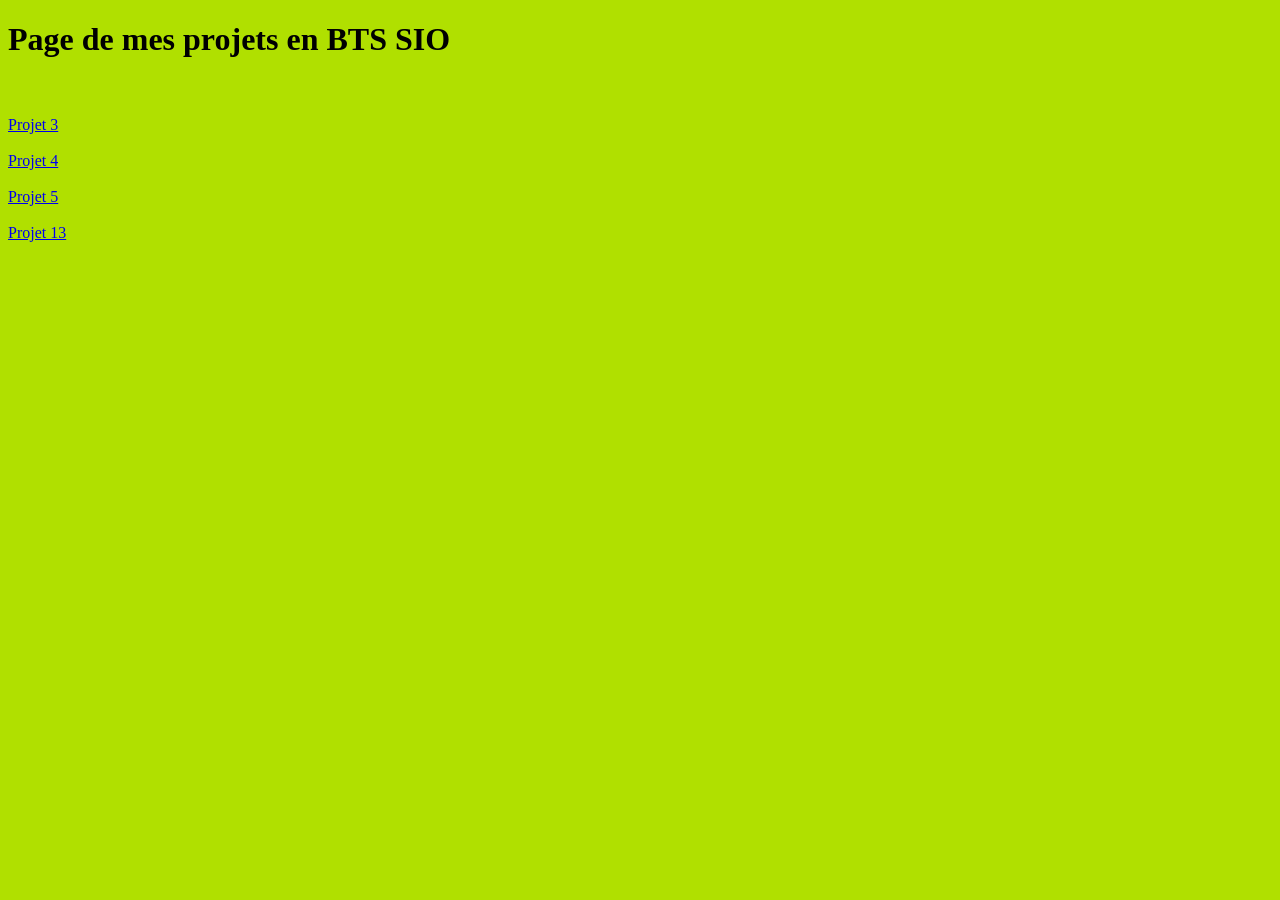
==== index.html @ a1a9bae1 "Add link to Projet 13 in index.html Added a new link to 'Projet 13' in the project page." ====
<!DOCTYPE html>
<html>
<head>
	<meta charset="utf-8">
	<meta name="viewport" content="width=device-width, initial-scale=1">
	<title>Page des projets</title>
</head>
<body bgcolor="bluesky">
	<h1>Page de mes projets en BTS SIO</h1>
	<br>
	<br>
	<a href="frame.html">Projet 3</a>
	<br>
	<br>
	<a href="tp_administration.pdf">Projet 4</a>
	<br>
	<br>
	<a href="inscrption.html">Projet 5 </a>
	<br>
	<br>
	<a href="projet13.pdf">Projet 13 </a>

</body>
</html>
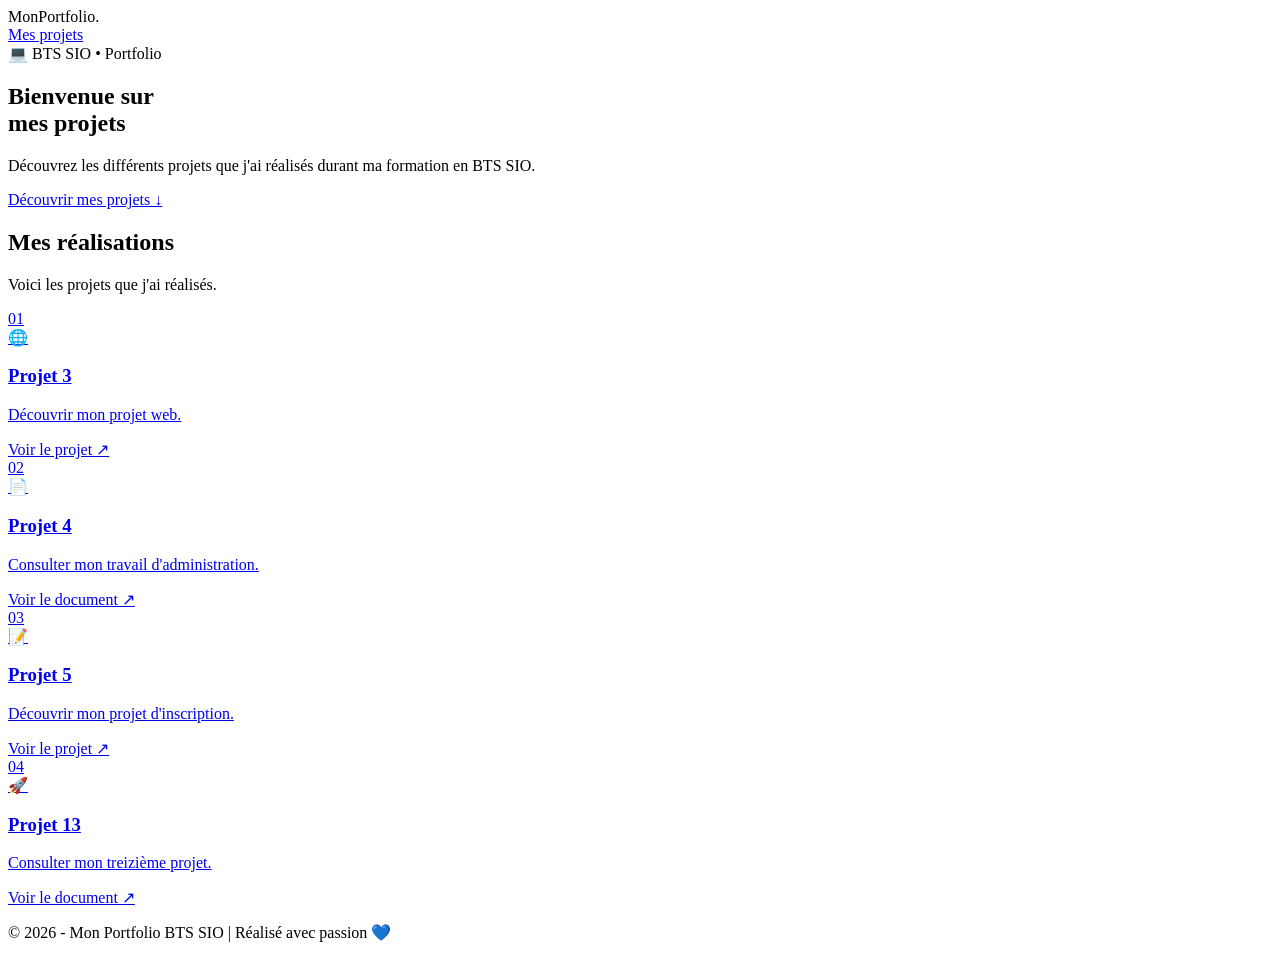
==== commit 34a797ed: "Update index.html" ====
--- a/index.html
+++ b/index.html
@@ -1,24 +1,83 @@
+
 <!DOCTYPE html>
-<html>
+<html lang="fr">
 <head>
-	<meta charset="utf-8">
-	<meta name="viewport" content="width=device-width, initial-scale=1">
-	<title>Page des projets</title>
+    <meta charset="UTF-8">
+    <meta name="viewport" content="width=device-width, initial-scale=1.0">
+    <title>Mes projets - BTS SIO</title>
+    <link rel="stylesheet" href="style.css">
 </head>
-<body bgcolor="bluesky">
-	<h1>Page de mes projets en BTS SIO</h1>
-	<br>
-	<br>
-	<a href="frame.html">Projet 3</a>
-	<br>
-	<br>
-	<a href="tp_administration.pdf">Projet 4</a>
-	<br>
-	<br>
-	<a href="inscrption.html">Projet 5 </a>
-	<br>
-	<br>
-	<a href="projet13.pdf">Projet 13 </a>
+
+<body>
+
+    <header>
+        <nav class="navbar">
+            <div class="logo">Mon<span>Portfolio.</span></div>
+            <a href="#projets" class="nav-link">Mes projets</a>
+        </nav>
+    </header>
+
+    <main>
+        <section class="hero">
+            <span class="tag">💻 BTS SIO • Portfolio</span>
+
+            <h1>Bienvenue sur<br>
+                <span>mes projets</span>
+            </h1>
+
+            <p>
+                Découvrez les différents projets que j'ai réalisés
+                durant ma formation en BTS SIO.
+            </p>
+
+            <a href="#projets" class="btn">Découvrir mes projets ↓</a>
+        </section>
+
+        <section class="projects" id="projets">
+            <h2>Mes réalisations</h2>
+            <p class="subtitle">Voici les projets que j'ai réalisés.</p>
+
+            <div class="project-grid">
+
+                <a href="frame.html" class="project-card">
+                    <div class="project-number">01</div>
+                    <div class="project-icon">🌐</div>
+                    <h3>Projet 3</h3>
+                    <p>Découvrir mon projet web.</p>
+                    <span class="project-link">Voir le projet ↗</span>
+                </a>
+
+                <a href="tp_administration.pdf" target="_blank" class="project-card">
+                    <div class="project-number">02</div>
+                    <div class="project-icon">📄</div>
+                    <h3>Projet 4</h3>
+                    <p>Consulter mon travail d'administration.</p>
+                    <span class="project-link">Voir le document ↗</span>
+                </a>
+
+                <a href="inscrption.html" class="project-card">
+                    <div class="project-number">03</div>
+                    <div class="project-icon">📝</div>
+                    <h3>Projet 5</h3>
+                    <p>Découvrir mon projet d'inscription.</p>
+                    <span class="project-link">Voir le projet ↗</span>
+                </a>
+
+                <a href="projet13.pdf" target="_blank" class="project-card">
+                    <div class="project-number">04</div>
+                    <div class="project-icon">🚀</div>
+                    <h3>Projet 13</h3>
+                    <p>Consulter mon treizième projet.</p>
+                    <span class="project-link">Voir le document ↗</span>
+                </a>
+
+            </div>
+        </section>
+    </main>
+
+    <footer>
+        <p>© 2026 - Mon Portfolio BTS SIO | Réalisé avec passion 💙</p>
+    </footer>
 
 </body>
 </html>
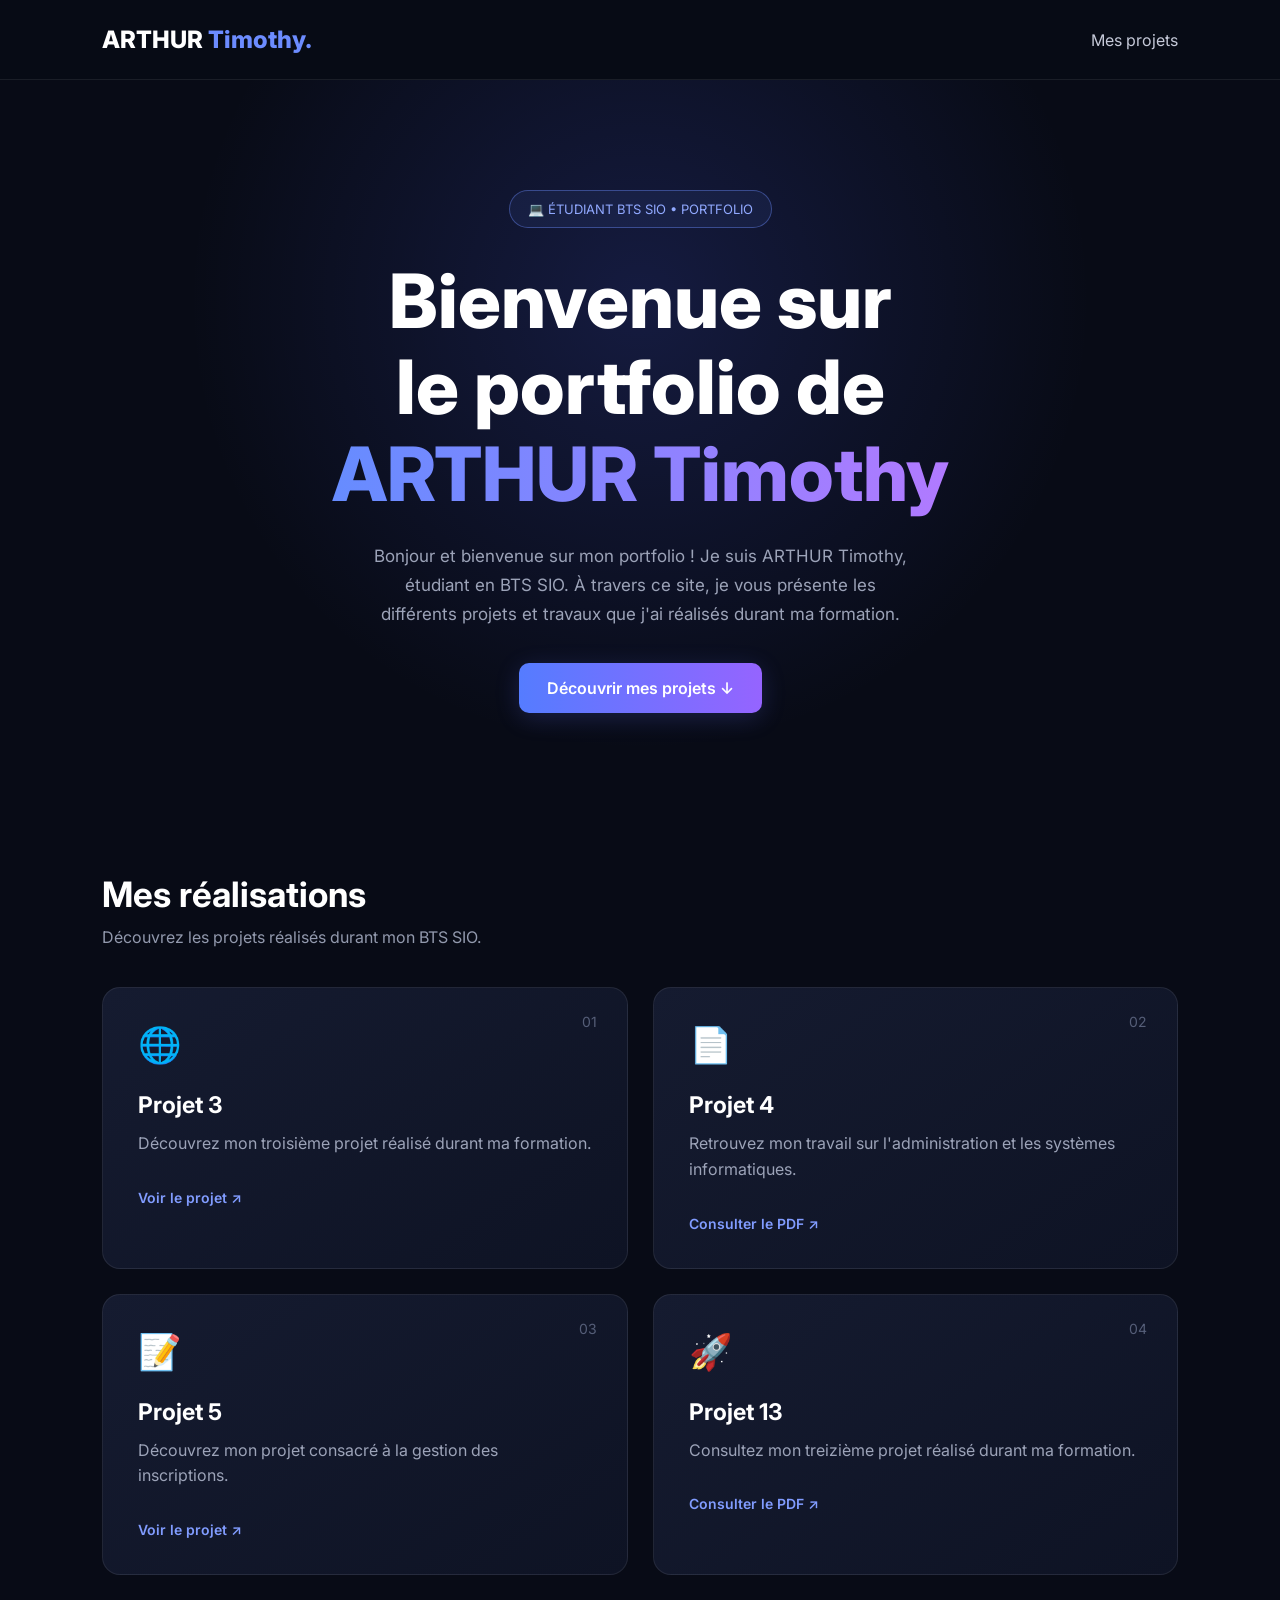
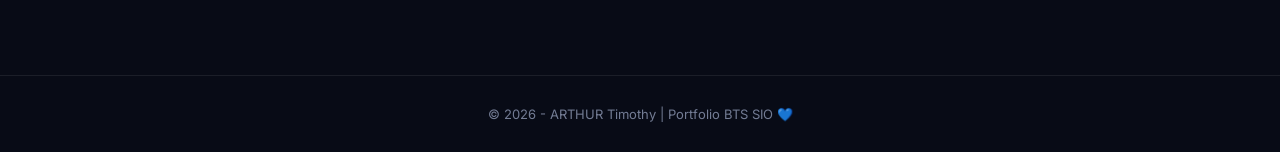
==== commit d6097d63: "Update index.html" ====
--- a/index.html
+++ b/index.html
@@ -1,82 +1,182 @@
 
 <!DOCTYPE html>
 <html lang="fr">
+
 <head>
     <meta charset="UTF-8">
     <meta name="viewport" content="width=device-width, initial-scale=1.0">
-    <title>Mes projets - BTS SIO</title>
+
+    <title>ARTHUR Timothy | Portfolio BTS SIO</title>
+
+    <meta name="description" content="Portfolio de ARTHUR Timothy, étudiant en BTS SIO. Découvrez mes projets et réalisations informatiques.">
+
     <link rel="stylesheet" href="style.css">
 </head>
 
 <body>
 
+    <!-- NAVIGATION -->
     <header>
         <nav class="navbar">
-            <div class="logo">Mon<span>Portfolio.</span></div>
-            <a href="#projets" class="nav-link">Mes projets</a>
+
+            <div class="logo">
+                ARTHUR <span>Timothy.</span>
+            </div>
+
+            <a href="#projets" class="nav-link">
+                Mes projets
+            </a>
+
         </nav>
     </header>
 
+
+    <!-- PRESENTATION -->
     <main>
+
         <section class="hero">
-            <span class="tag">💻 BTS SIO • Portfolio</span>
 
-            <h1>Bienvenue sur<br>
-                <span>mes projets</span>
+            <span class="tag">
+                💻 ÉTUDIANT BTS SIO • PORTFOLIO
+            </span>
+
+            <h1>
+                Bienvenue sur<br>
+                le portfolio de<br>
+                <span>ARTHUR Timothy</span>
             </h1>
 
             <p>
-                Découvrez les différents projets que j'ai réalisés
-                durant ma formation en BTS SIO.
+                Bonjour et bienvenue sur mon portfolio !
+
+                Je suis ARTHUR Timothy, étudiant en BTS SIO.
+                À travers ce site, je vous présente les différents
+                projets et travaux que j'ai réalisés durant ma formation.
             </p>
 
-            <a href="#projets" class="btn">Découvrir mes projets ↓</a>
+            <a href="#projets" class="btn">
+                Découvrir mes projets ↓
+            </a>
+
         </section>
 
+
+        <!-- PROJETS -->
         <section class="projects" id="projets">
+
             <h2>Mes réalisations</h2>
-            <p class="subtitle">Voici les projets que j'ai réalisés.</p>
+
+            <p class="subtitle">
+                Découvrez les projets réalisés durant mon BTS SIO.
+            </p>
+
 
             <div class="project-grid">
 
+
+                <!-- PROJET 3 -->
                 <a href="frame.html" class="project-card">
+
                     <div class="project-number">01</div>
+
                     <div class="project-icon">🌐</div>
+
                     <h3>Projet 3</h3>
-                    <p>Découvrir mon projet web.</p>
-                    <span class="project-link">Voir le projet ↗</span>
+
+                    <p>
+                        Découvrez mon troisième projet réalisé
+                        durant ma formation.
+                    </p>
+
+                    <span class="project-link">
+                        Voir le projet ↗
+                    </span>
+
                 </a>
 
-                <a href="tp_administration.pdf" target="_blank" class="project-card">
+
+                <!-- PROJET 4 -->
+                <a href="tp_administration.pdf"
+                   target="_blank"
+                   class="project-card">
+
                     <div class="project-number">02</div>
+
                     <div class="project-icon">📄</div>
+
                     <h3>Projet 4</h3>
-                    <p>Consulter mon travail d'administration.</p>
-                    <span class="project-link">Voir le document ↗</span>
+
+                    <p>
+                        Retrouvez mon travail sur l'administration
+                        et les systèmes informatiques.
+                    </p>
+
+                    <span class="project-link">
+                        Consulter le PDF ↗
+                    </span>
+
                 </a>
 
+
+                <!-- PROJET 5 -->
                 <a href="inscrption.html" class="project-card">
+
                     <div class="project-number">03</div>
+
                     <div class="project-icon">📝</div>
+
                     <h3>Projet 5</h3>
-                    <p>Découvrir mon projet d'inscription.</p>
-                    <span class="project-link">Voir le projet ↗</span>
+
+                    <p>
+                        Découvrez mon projet consacré
+                        à la gestion des inscriptions.
+                    </p>
+
+                    <span class="project-link">
+                        Voir le projet ↗
+                    </span>
+
                 </a>
 
-                <a href="projet13.pdf" target="_blank" class="project-card">
+
+                <!-- PROJET 13 -->
+                <a href="projet13.pdf"
+                   target="_blank"
+                   class="project-card">
+
                     <div class="project-number">04</div>
+
                     <div class="project-icon">🚀</div>
+
                     <h3>Projet 13</h3>
-                    <p>Consulter mon treizième projet.</p>
-                    <span class="project-link">Voir le document ↗</span>
+
+                    <p>
+                        Consultez mon treizième projet
+                        réalisé durant ma formation.
+                    </p>
+
+                    <span class="project-link">
+                        Consulter le PDF ↗
+                    </span>
+
                 </a>
 
+
             </div>
+
         </section>
+
     </main>
 
+
+    <!-- FOOTER -->
     <footer>
-        <p>© 2026 - Mon Portfolio BTS SIO | Réalisé avec passion 💙</p>
+
+        <p>
+            © 2026 - ARTHUR Timothy
+            | Portfolio BTS SIO 💙
+        </p>
+
     </footer>
 
 </body>
--- a/style.css
+++ b/style.css
@@ -0,0 +1,232 @@
+
+/* IMPORT GOOGLE FONT */
+@import url('https://fonts.googleapis.com/css2?family=Inter:wght@400;500;600;700;800&display=swap');
+
+/* RESET */
+* {
+    margin: 0;
+    padding: 0;
+    box-sizing: border-box;
+    scroll-behavior: smooth;
+}
+
+body {
+    font-family: 'Inter', sans-serif;
+    background: #080b16;
+    color: #ffffff;
+    min-height: 100vh;
+}
+
+/* NAVBAR */
+header {
+    width: 100%;
+    padding: 25px 8%;
+    border-bottom: 1px solid rgba(255,255,255,0.08);
+    background: rgba(8,11,22,0.85);
+}
+
+.navbar {
+    display: flex;
+    justify-content: space-between;
+    align-items: center;
+}
+
+.logo {
+    font-size: 24px;
+    font-weight: 800;
+}
+
+.logo span {
+    color: #6c8cff;
+}
+
+.nav-link {
+    text-decoration: none;
+    color: #c5c9d8;
+    transition: 0.3s;
+}
+
+.nav-link:hover {
+    color: #6c8cff;
+}
+
+/* HERO */
+.hero {
+    text-align: center;
+    padding: 110px 20px 100px;
+    background:
+        radial-gradient(circle at 50% 30%, rgba(80,100,255,0.18), transparent 55%);
+}
+
+.tag {
+    display: inline-block;
+    padding: 10px 18px;
+    border: 1px solid rgba(108,140,255,0.4);
+    border-radius: 30px;
+    color: #91a9ff;
+    background: rgba(108,140,255,0.08);
+    font-size: 13px;
+    margin-bottom: 30px;
+}
+
+.hero h1 {
+    font-size: clamp(42px, 7vw, 75px);
+    font-weight: 800;
+    line-height: 1.15;
+    margin-bottom: 25px;
+}
+
+.hero h1 span {
+    background: linear-gradient(90deg, #668cff, #b17aff);
+    -webkit-background-clip: text;
+    background-clip: text;
+    color: transparent;
+}
+
+.hero p {
+    color: #9ca3b8;
+    font-size: 17px;
+    max-width: 550px;
+    line-height: 1.7;
+    margin: 0 auto 35px;
+}
+
+/* BUTTON */
+.btn {
+    display: inline-block;
+    padding: 15px 28px;
+    background: linear-gradient(90deg, #557cff, #9564ff);
+    color: white;
+    text-decoration: none;
+    border-radius: 10px;
+    font-weight: 600;
+    transition: 0.3s;
+    box-shadow: 0 5px 25px rgba(100,110,255,0.2);
+}
+
+.btn:hover {
+    transform: translateY(-4px);
+    box-shadow: 0 10px 35px rgba(100,110,255,0.4);
+}
+
+/* PROJECTS */
+.projects {
+    padding: 60px 8% 100px;
+    max-width: 1400px;
+    margin: auto;
+}
+
+.projects h2 {
+    font-size: 35px;
+    margin-bottom: 12px;
+}
+
+.subtitle {
+    color: #9299ad;
+    margin-bottom: 40px;
+}
+
+/* GRID */
+.project-grid {
+    display: grid;
+    grid-template-columns: repeat(2, 1fr);
+    gap: 25px;
+}
+
+/* CARDS */
+.project-card {
+    position: relative;
+    display: block;
+    padding: 35px;
+    background: linear-gradient(145deg, #151b30, #0e1324);
+    border: 1px solid rgba(255,255,255,0.08);
+    border-radius: 18px;
+    text-decoration: none;
+    color: white;
+    overflow: hidden;
+    transition: 0.35s ease;
+}
+
+.project-card::before {
+    content: "";
+    position: absolute;
+    top: 0;
+    left: 0;
+    width: 100%;
+    height: 3px;
+    background: linear-gradient(90deg, #557cff, #b17aff);
+    opacity: 0;
+    transition: 0.3s;
+}
+
+.project-card:hover {
+    transform: translateY(-8px);
+    border-color: rgba(108,140,255,0.5);
+    box-shadow: 0 15px 40px rgba(0,0,0,0.3);
+}
+
+.project-card:hover::before {
+    opacity: 1;
+}
+
+.project-number {
+    position: absolute;
+    top: 25px;
+    right: 30px;
+    color: #555e78;
+    font-size: 14px;
+}
+
+.project-icon {
+    font-size: 35px;
+    margin-bottom: 25px;
+}
+
+.project-card h3 {
+    font-size: 23px;
+    margin-bottom: 12px;
+}
+
+.project-card p {
+    color: #9ca3b8;
+    margin-bottom: 30px;
+    line-height: 1.6;
+}
+
+.project-link {
+    color: #819cff;
+    font-weight: 600;
+    font-size: 14px;
+}
+
+/* FOOTER */
+footer {
+    text-align: center;
+    padding: 30px 15px;
+    border-top: 1px solid rgba(255,255,255,0.08);
+    color: #737c94;
+    font-size: 13px;
+}
+
+/* RESPONSIVE */
+@media (max-width: 700px) {
+    .project-grid {
+        grid-template-columns: 1fr;
+    }
+
+    .hero {
+        padding: 80px 20px;
+    }
+
+    .projects {
+        padding: 40px 6% 70px;
+    }
+
+    .projects h2 {
+        font-size: 28px;
+    }
+
+    .project-card {
+        padding: 28px;
+    }
+}
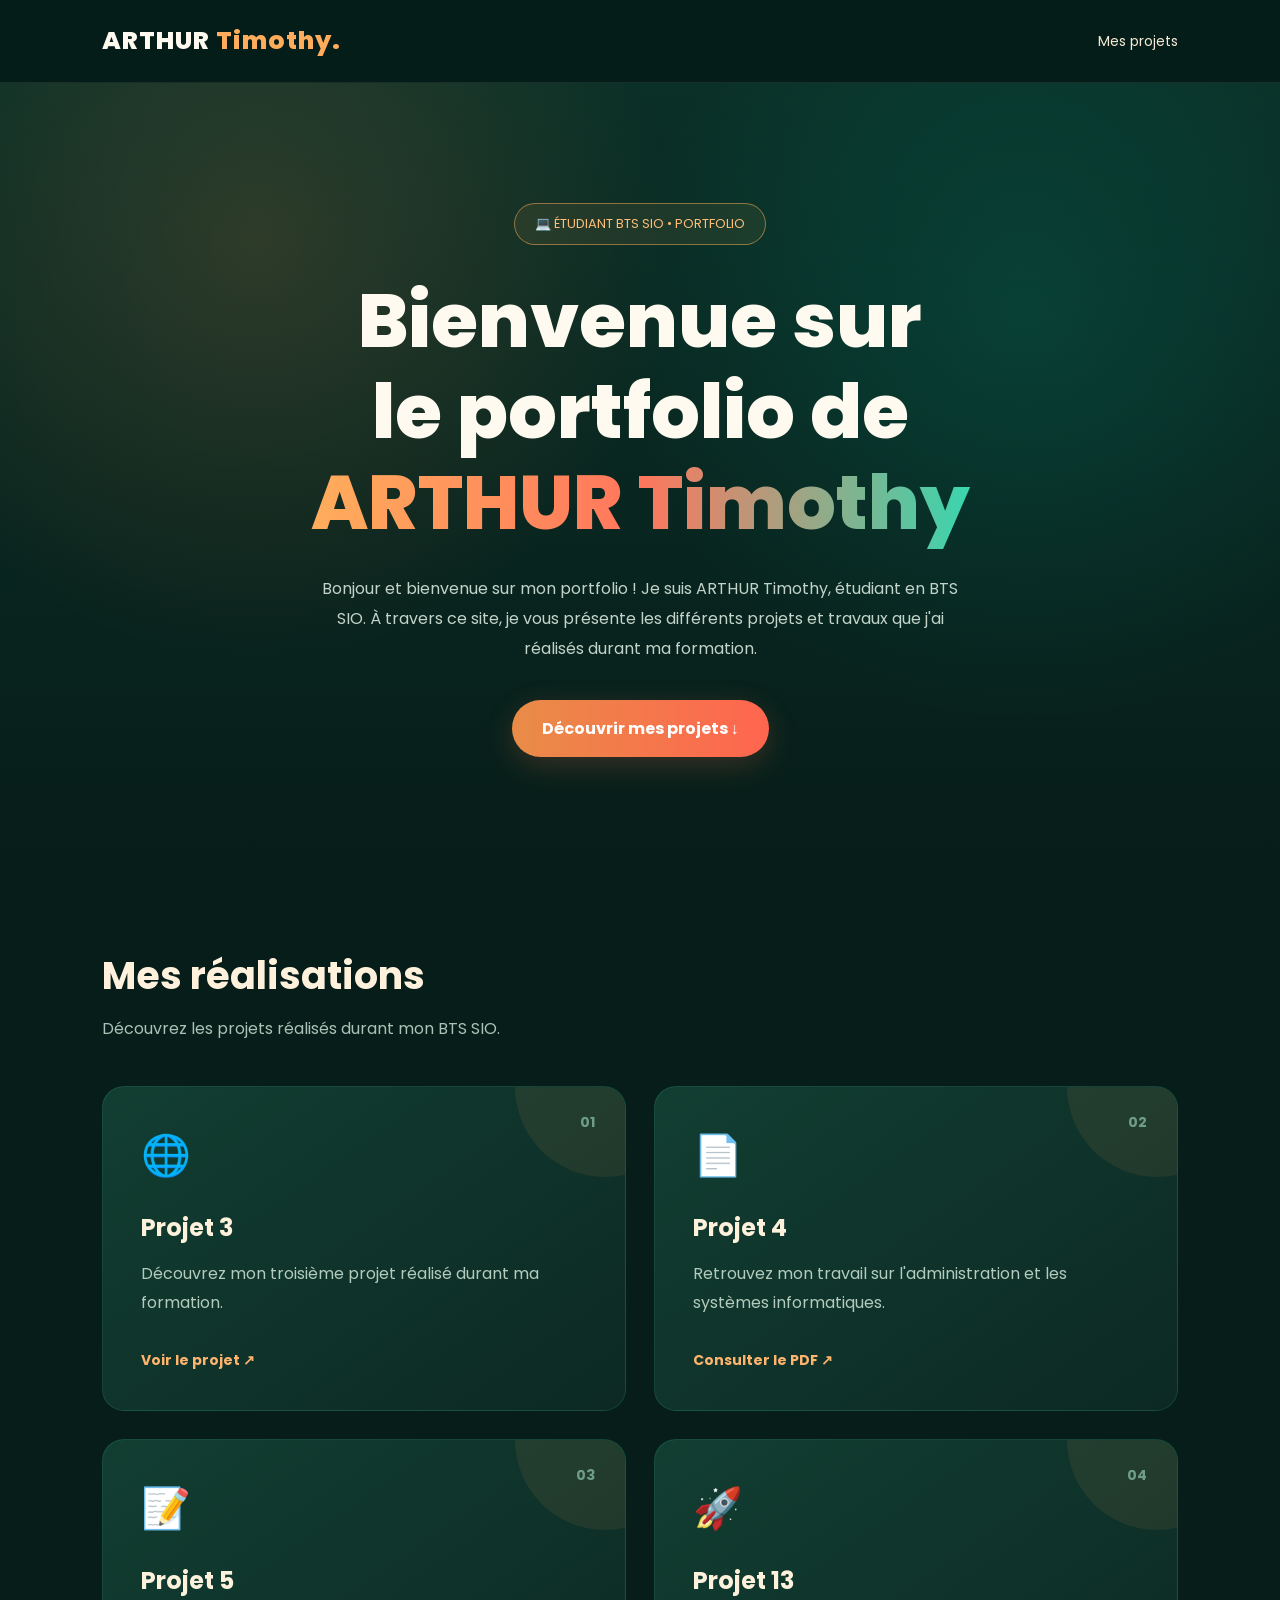
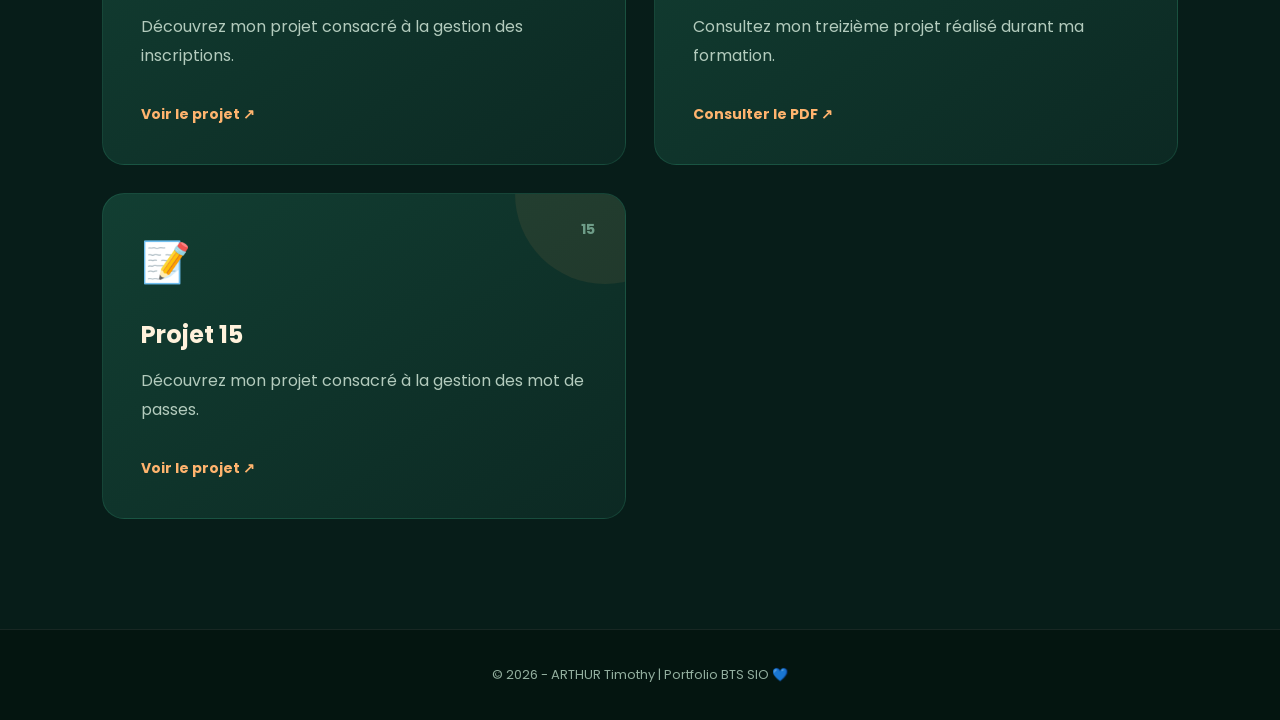
==== commit 011f1a1b: "Update index.html" ====
--- a/index.html
+++ b/index.html
@@ -160,6 +160,28 @@
                     </span>
 
                 </a>
+                </a>
+
+
+                <!-- PROJET 15 -->
+                <a href="projet15.html" class="project-card">
+
+                    <div class="project-number">15</div>
+
+                    <div class="project-icon">📝</div>
+
+                    <h3>Projet 15</h3>
+
+                    <p>
+                        Découvrez mon projet consacré
+                        à la gestion des mot de passes.
+                    </p>
+
+                    <span class="project-link">
+                        Voir le projet ↗
+                    </span>
+
+                </a>
 
 
             </div>
--- a/style.css
+++ b/style.css
@@ -1,8 +1,10 @@
 
-/* IMPORT GOOGLE FONT */
-@import url('https://fonts.googleapis.com/css2?family=Inter:wght@400;500;600;700;800&display=swap');
-
-/* RESET */
+@import url('https://fonts.googleapis.com/css2?family=Poppins:wght@400;500;600;700;800&display=swap');
+
+/* =========================
+   CONFIGURATION GENERALE
+========================= */
+
 * {
     margin: 0;
     padding: 0;
@@ -11,18 +13,25 @@
 }
 
 body {
-    font-family: 'Inter', sans-serif;
-    background: #080b16;
-    color: #ffffff;
+    font-family: 'Poppins', sans-serif;
+    background: #071d19;
+    color: #fffaf0;
     min-height: 100vh;
-}
-
-/* NAVBAR */
+    overflow-x: hidden;
+}
+
+/* =========================
+   NAVIGATION
+========================= */
+
 header {
     width: 100%;
-    padding: 25px 8%;
+    padding: 22px 8%;
+    background: rgba(5, 30, 25, 0.9);
+    backdrop-filter: blur(15px);
     border-bottom: 1px solid rgba(255,255,255,0.08);
-    background: rgba(8,11,22,0.85);
+    position: relative;
+    z-index: 10;
 }
 
 .navbar {
@@ -32,201 +41,304 @@
 }
 
 .logo {
-    font-size: 24px;
+    font-size: 25px;
     font-weight: 800;
+    letter-spacing: 1px;
 }
 
 .logo span {
-    color: #6c8cff;
+    color: #ffad5c;
 }
 
 .nav-link {
+    color: #f5e9d5;
     text-decoration: none;
-    color: #c5c9d8;
+    font-size: 14px;
     transition: 0.3s;
 }
 
 .nav-link:hover {
-    color: #6c8cff;
-}
-
-/* HERO */
+    color: #ffad5c;
+}
+
+/* =========================
+   PRESENTATION HERO
+========================= */
+
 .hero {
     text-align: center;
-    padding: 110px 20px 100px;
+    padding: 120px 20px 110px;
+
     background:
-        radial-gradient(circle at 50% 30%, rgba(80,100,255,0.18), transparent 55%);
+        radial-gradient(circle at 20% 20%, rgba(255,145,70,0.15), transparent 35%),
+        radial-gradient(circle at 80% 30%, rgba(0,190,160,0.15), transparent 35%),
+        linear-gradient(180deg, #0a3027, #071d19);
 }
 
 .tag {
     display: inline-block;
-    padding: 10px 18px;
-    border: 1px solid rgba(108,140,255,0.4);
+    padding: 10px 20px;
+    border: 1px solid rgba(255,173,92,0.5);
     border-radius: 30px;
-    color: #91a9ff;
-    background: rgba(108,140,255,0.08);
+    color: #ffbd78;
+    background: rgba(255,173,92,0.08);
     font-size: 13px;
     margin-bottom: 30px;
 }
 
 .hero h1 {
-    font-size: clamp(42px, 7vw, 75px);
+    font-size: clamp(38px, 7vw, 76px);
     font-weight: 800;
-    line-height: 1.15;
+    line-height: 1.2;
     margin-bottom: 25px;
 }
 
 .hero h1 span {
-    background: linear-gradient(90deg, #668cff, #b17aff);
+    background: linear-gradient(
+        90deg,
+        #ffad5c,
+        #ff765c,
+        #39d6ae
+    );
+
     -webkit-background-clip: text;
     background-clip: text;
     color: transparent;
 }
 
 .hero p {
-    color: #9ca3b8;
-    font-size: 17px;
-    max-width: 550px;
-    line-height: 1.7;
+    color: #c2d4c9;
+    font-size: 16px;
+    max-width: 650px;
+    line-height: 1.9;
     margin: 0 auto 35px;
 }
 
-/* BUTTON */
+/* =========================
+   BOUTON
+========================= */
+
 .btn {
     display: inline-block;
-    padding: 15px 28px;
-    background: linear-gradient(90deg, #557cff, #9564ff);
+    padding: 16px 30px;
+
+    background: linear-gradient(
+        90deg,
+        #e98c48,
+        #ff654f
+    );
+
     color: white;
     text-decoration: none;
-    border-radius: 10px;
-    font-weight: 600;
-    transition: 0.3s;
-    box-shadow: 0 5px 25px rgba(100,110,255,0.2);
+    border-radius: 50px;
+    font-weight: 700;
+
+    transition: 0.35s;
+
+    box-shadow: 0 8px 30px rgba(255,120,75,0.2);
 }
 
 .btn:hover {
-    transform: translateY(-4px);
-    box-shadow: 0 10px 35px rgba(100,110,255,0.4);
-}
-
-/* PROJECTS */
+    transform: translateY(-5px) scale(1.03);
+    box-shadow: 0 12px 35px rgba(255,120,75,0.4);
+}
+
+/* =========================
+   SECTION PROJETS
+========================= */
+
 .projects {
-    padding: 60px 8% 100px;
+    padding: 80px 8% 110px;
     max-width: 1400px;
     margin: auto;
 }
 
 .projects h2 {
-    font-size: 35px;
+    font-size: 38px;
     margin-bottom: 12px;
+    color: #fff1db;
 }
 
 .subtitle {
-    color: #9299ad;
-    margin-bottom: 40px;
-}
-
-/* GRID */
+    color: #a8c3b5;
+    margin-bottom: 45px;
+}
+
+/* =========================
+   GRILLE
+========================= */
+
 .project-grid {
     display: grid;
     grid-template-columns: repeat(2, 1fr);
-    gap: 25px;
-}
-
-/* CARDS */
+    gap: 28px;
+}
+
+/* =========================
+   CARTES PROJETS
+========================= */
+
 .project-card {
     position: relative;
     display: block;
-    padding: 35px;
-    background: linear-gradient(145deg, #151b30, #0e1324);
-    border: 1px solid rgba(255,255,255,0.08);
-    border-radius: 18px;
+
+    padding: 38px;
+
+    background: linear-gradient(
+        145deg,
+        #123e32,
+        #0c2923
+    );
+
+    border: 1px solid rgba(74,211,163,0.15);
+    border-radius: 22px;
+
     text-decoration: none;
     color: white;
+
     overflow: hidden;
-    transition: 0.35s ease;
-}
+
+    transition: 0.4s ease;
+}
+
+/* Lumière décorative */
 
 .project-card::before {
     content: "";
     position: absolute;
-    top: 0;
-    left: 0;
-    width: 100%;
-    height: 3px;
-    background: linear-gradient(90deg, #557cff, #b17aff);
-    opacity: 0;
-    transition: 0.3s;
+
+    width: 180px;
+    height: 180px;
+
+    background: rgba(255,166,90,0.08);
+    border-radius: 50%;
+
+    top: -90px;
+    right: -70px;
+
+    transition: 0.4s;
 }
 
 .project-card:hover {
-    transform: translateY(-8px);
-    border-color: rgba(108,140,255,0.5);
-    box-shadow: 0 15px 40px rgba(0,0,0,0.3);
+    transform: translateY(-10px);
+
+    border-color: #ffad5c;
+
+    box-shadow:
+        0 15px 45px rgba(0,0,0,0.3),
+        0 0 20px rgba(255,173,92,0.08);
 }
 
 .project-card:hover::before {
-    opacity: 1;
+    transform: scale(1.5);
 }
 
 .project-number {
     position: absolute;
     top: 25px;
     right: 30px;
-    color: #555e78;
+
+    color: #6e9d88;
     font-size: 14px;
+    font-weight: 700;
 }
 
 .project-icon {
-    font-size: 35px;
+    font-size: 40px;
     margin-bottom: 25px;
 }
 
 .project-card h3 {
-    font-size: 23px;
-    margin-bottom: 12px;
+    font-size: 24px;
+    margin-bottom: 15px;
+    color: #fff2dc;
 }
 
 .project-card p {
-    color: #9ca3b8;
+    color: #b3cbbd;
     margin-bottom: 30px;
-    line-height: 1.6;
+    line-height: 1.8;
 }
 
 .project-link {
-    color: #819cff;
-    font-weight: 600;
+    color: #ffb46e;
+    font-weight: 700;
     font-size: 14px;
 }
 
-/* FOOTER */
+/* =========================
+   FOOTER
+========================= */
+
 footer {
     text-align: center;
-    padding: 30px 15px;
+    padding: 35px 15px;
+
+    background: #041510;
+
     border-top: 1px solid rgba(255,255,255,0.08);
-    color: #737c94;
+
+    color: #92ae9e;
     font-size: 13px;
 }
 
-/* RESPONSIVE */
+/* =========================
+   ANIMATIONS
+========================= */
+
+@keyframes apparition {
+    from {
+        opacity: 0;
+        transform: translateY(25px);
+    }
+
+    to {
+        opacity: 1;
+        transform: translateY(0);
+    }
+}
+
+.hero,
+.projects {
+    animation: apparition 0.9s ease both;
+}
+
+/* =========================
+   RESPONSIVE MOBILE
+========================= */
+
 @media (max-width: 700px) {
+
+    header {
+        padding: 20px 6%;
+    }
+
+    .logo {
+        font-size: 20px;
+    }
+
+    .hero {
+        padding: 85px 20px;
+    }
+
+    .hero h1 {
+        font-size: 39px;
+    }
+
     .project-grid {
         grid-template-columns: 1fr;
     }
 
-    .hero {
-        padding: 80px 20px;
-    }
-
     .projects {
-        padding: 40px 6% 70px;
+        padding: 55px 6% 75px;
     }
 
     .projects h2 {
-        font-size: 28px;
+        font-size: 30px;
     }
 
     .project-card {
-        padding: 28px;
-    }
-}
+        padding: 30px;
+    }
+
+}
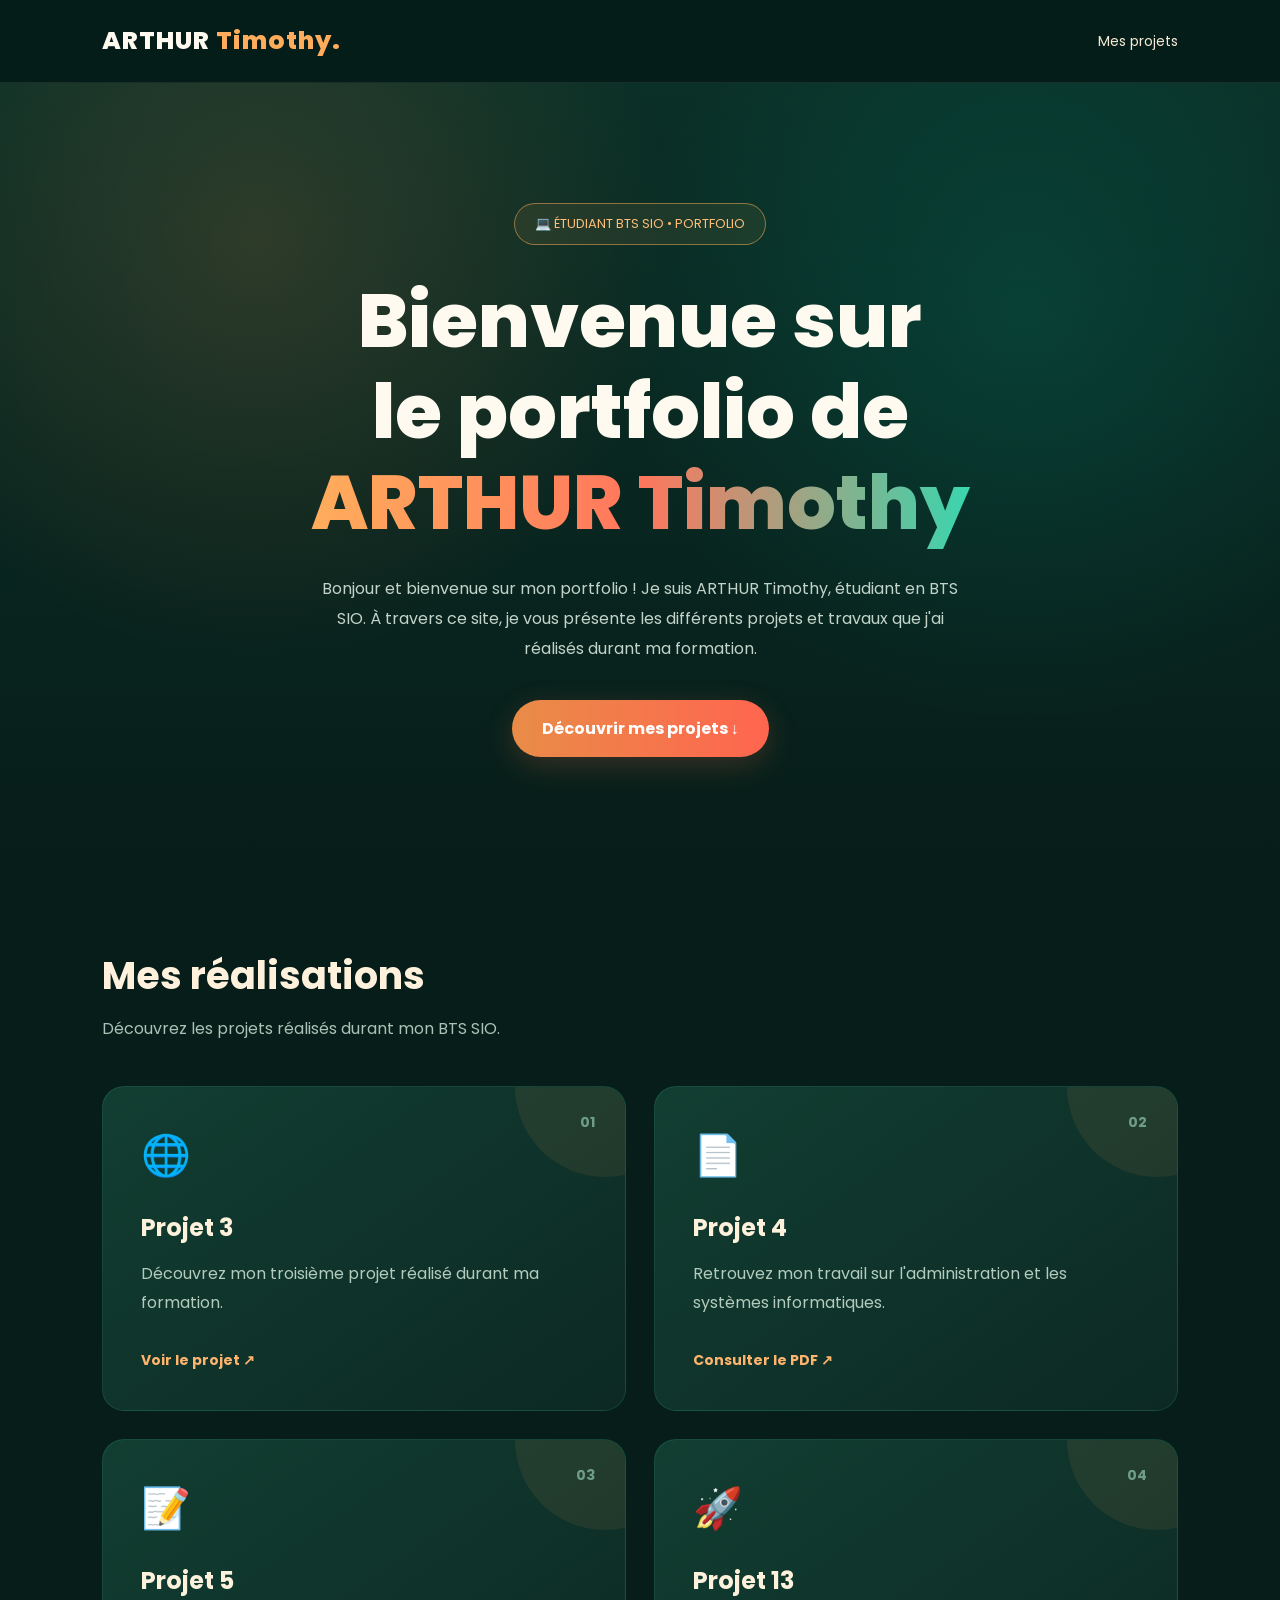
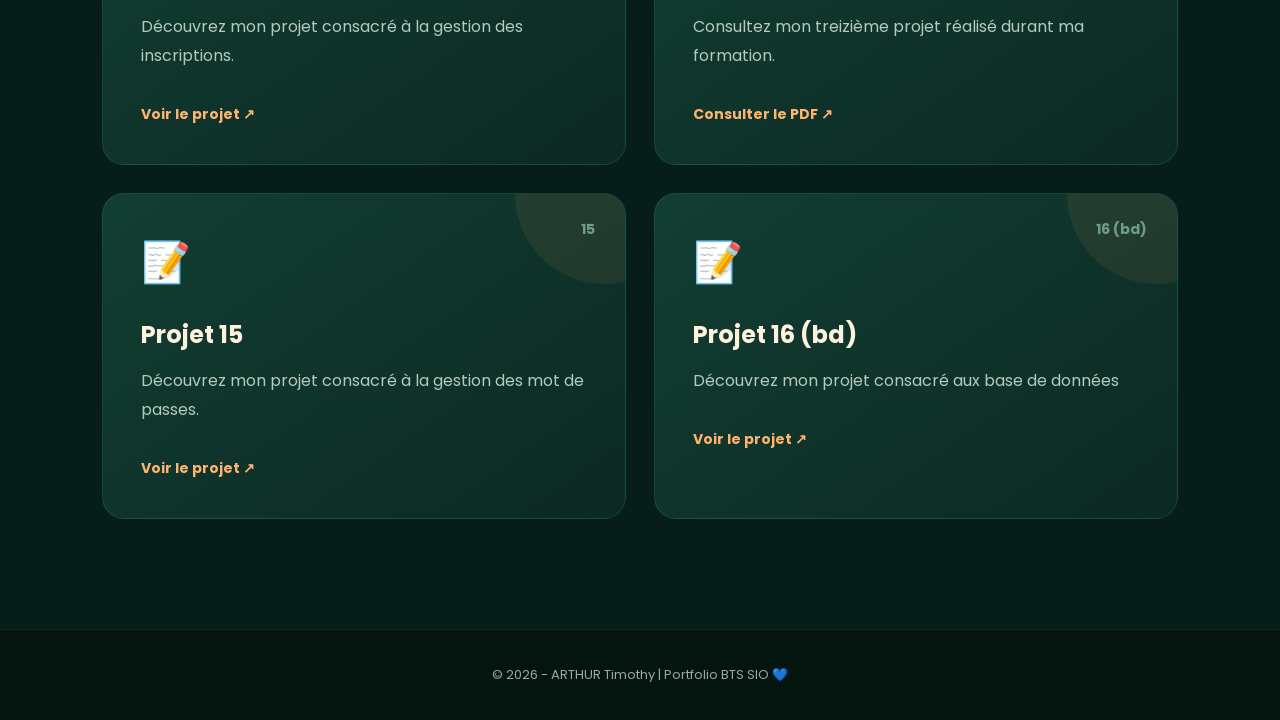
==== commit 2f8a507c: "Update index.html" ====
--- a/index.html
+++ b/index.html
@@ -182,6 +182,25 @@
                     </span>
 
                 </a>
+                 <!-- PROJET 16 -->
+                <a href="training.html" class="project-card">
+
+                    <div class="project-number">16 (bd)</div>
+
+                    <div class="project-icon">📝</div>
+
+                    <h3>Projet 16 (bd)</h3>
+
+                    <p>
+                        Découvrez mon projet consacré
+                        aux base de données
+                    </p>
+
+                    <span class="project-link">
+                        Voir le projet ↗
+                    </span>
+
+                </a>
 
 
             </div>
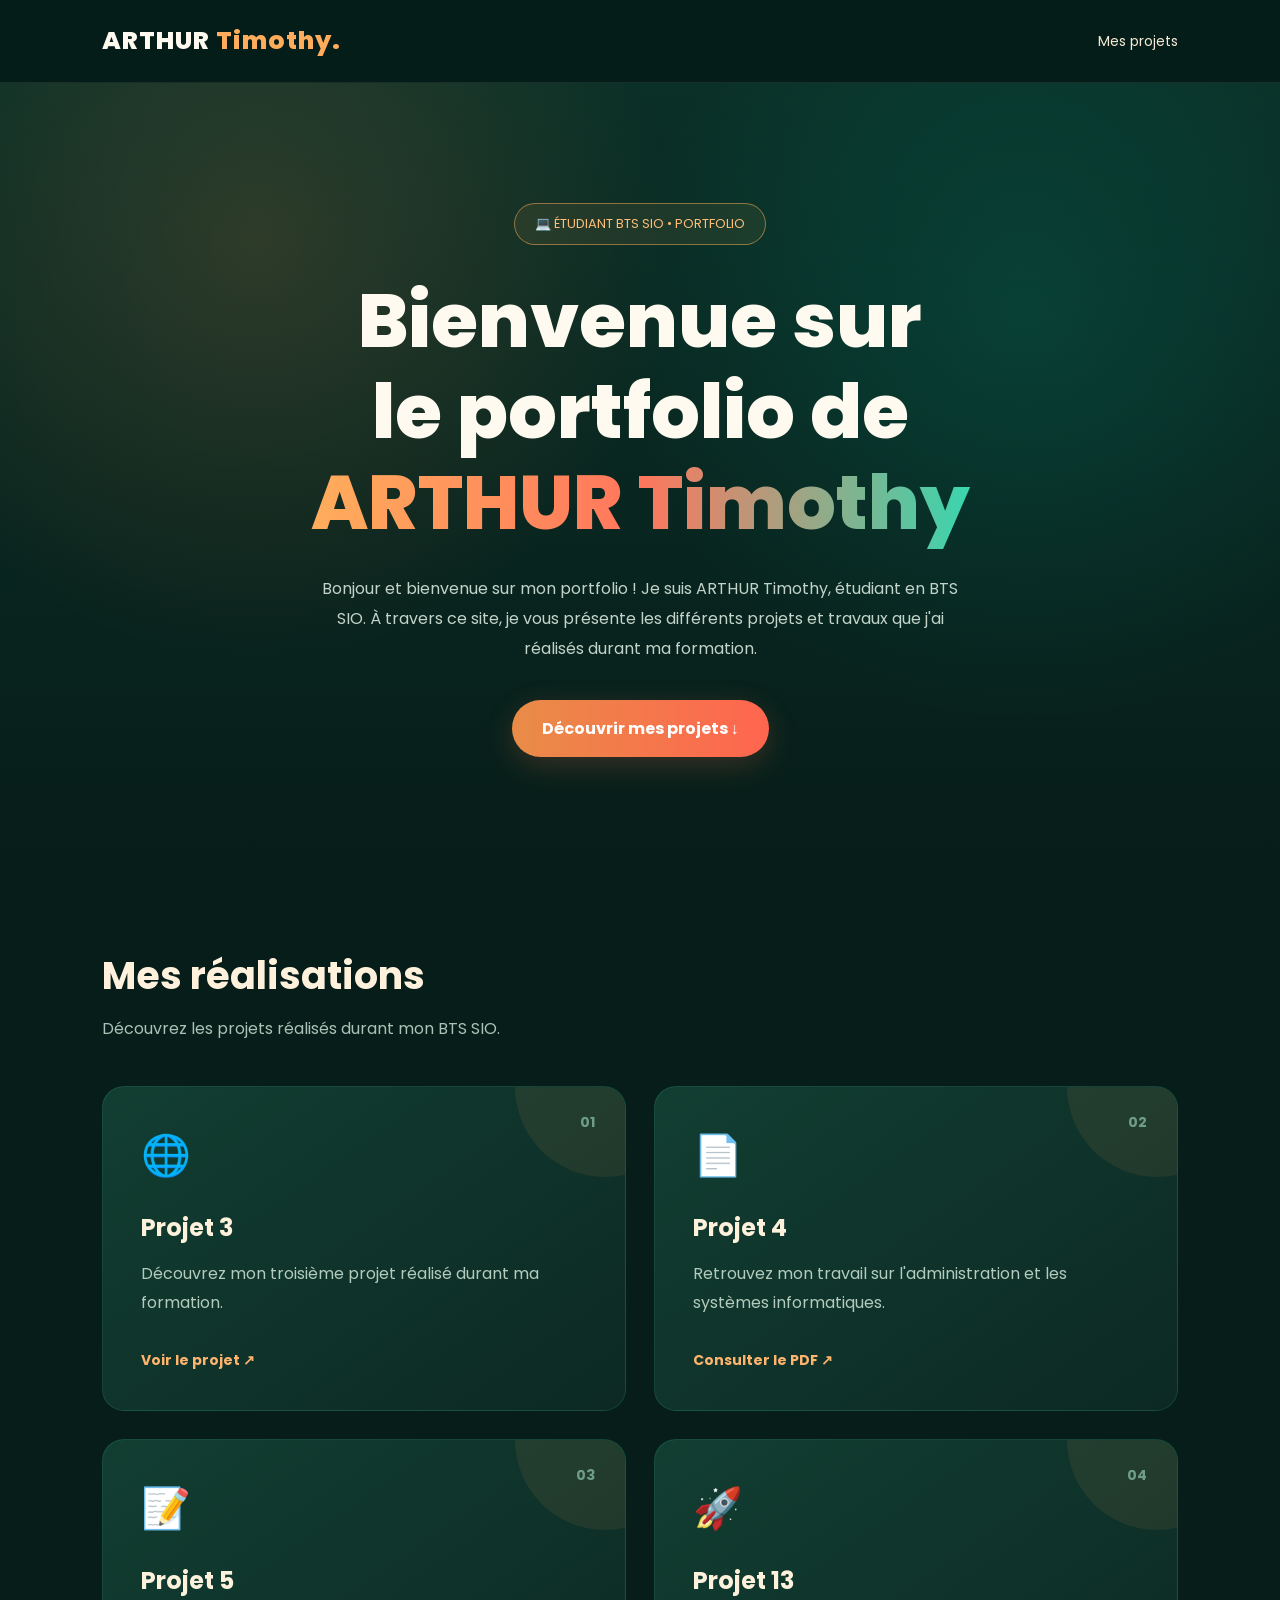
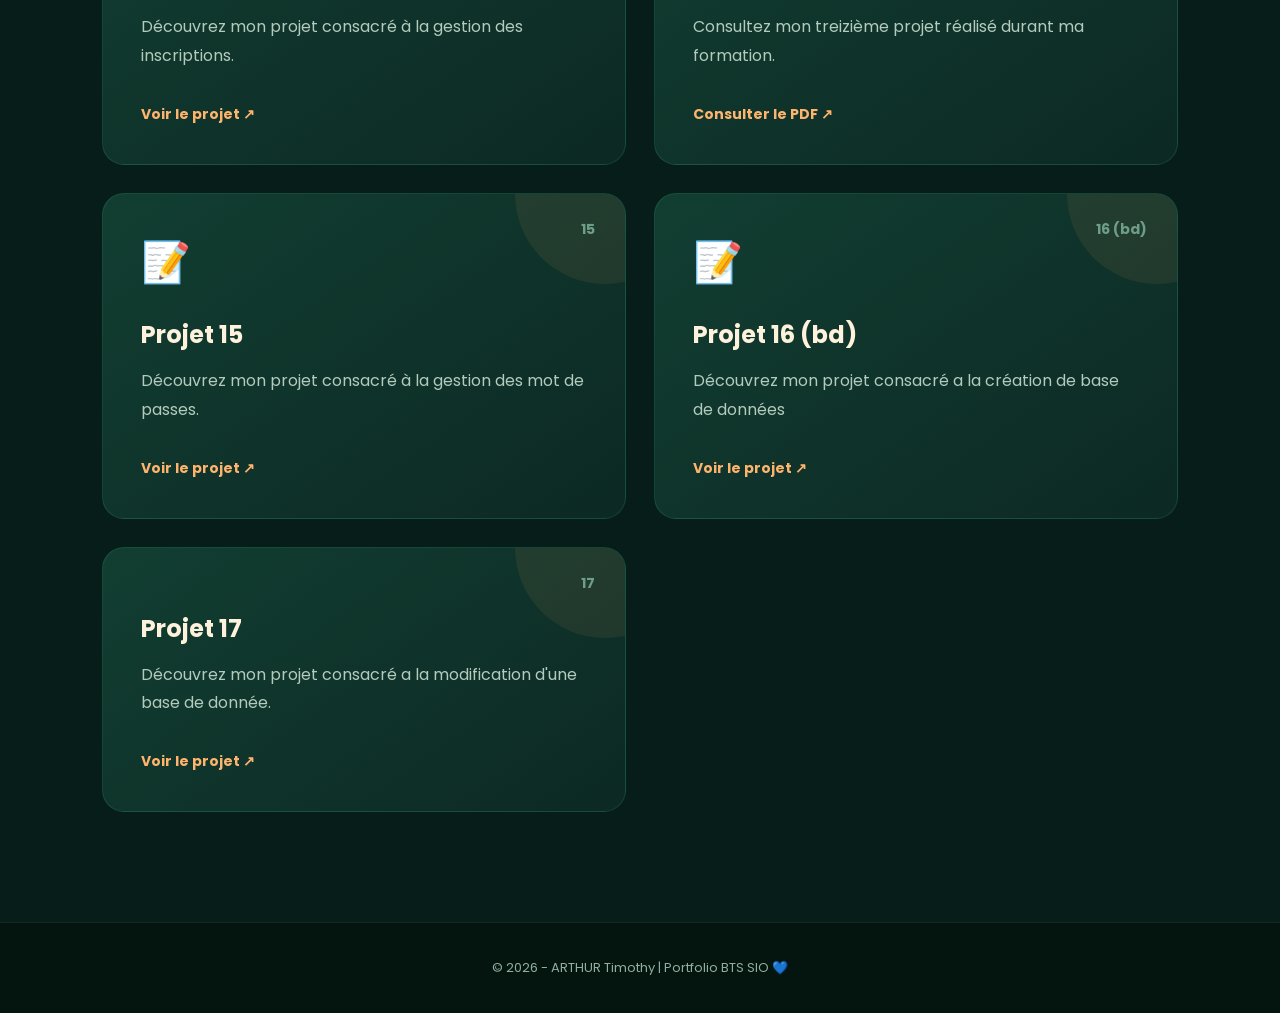
==== commit 35e5d588: "Update index.html" ====
--- a/index.html
+++ b/index.html
@@ -193,14 +193,36 @@
 
                     <p>
                         Découvrez mon projet consacré
-                        aux base de données
-                    </p>
-
-                    <span class="project-link">
-                        Voir le projet ↗
-                    </span>
-
-                </a>
+                        a la création de base de données
+                    </p>
+
+                    <span class="project-link">
+                        Voir le projet ↗
+                    </span>
+
+                </a>
+
+                                </a>
+                 <!-- PROJET 17 -->
+                <a href="projet17.html" class="project-card">
+
+                    <div class="project-number">17</div>
+
+                    <div class="project-icon"></div>
+
+                    <h3>Projet 17</h3>
+
+                    <p>
+                        Découvrez mon projet consacré
+                        a la modification d'une base de donnée.
+                    </p>
+
+                    <span class="project-link">
+                        Voir le projet ↗
+                    </span>
+
+                </a>
+
 
 
             </div>
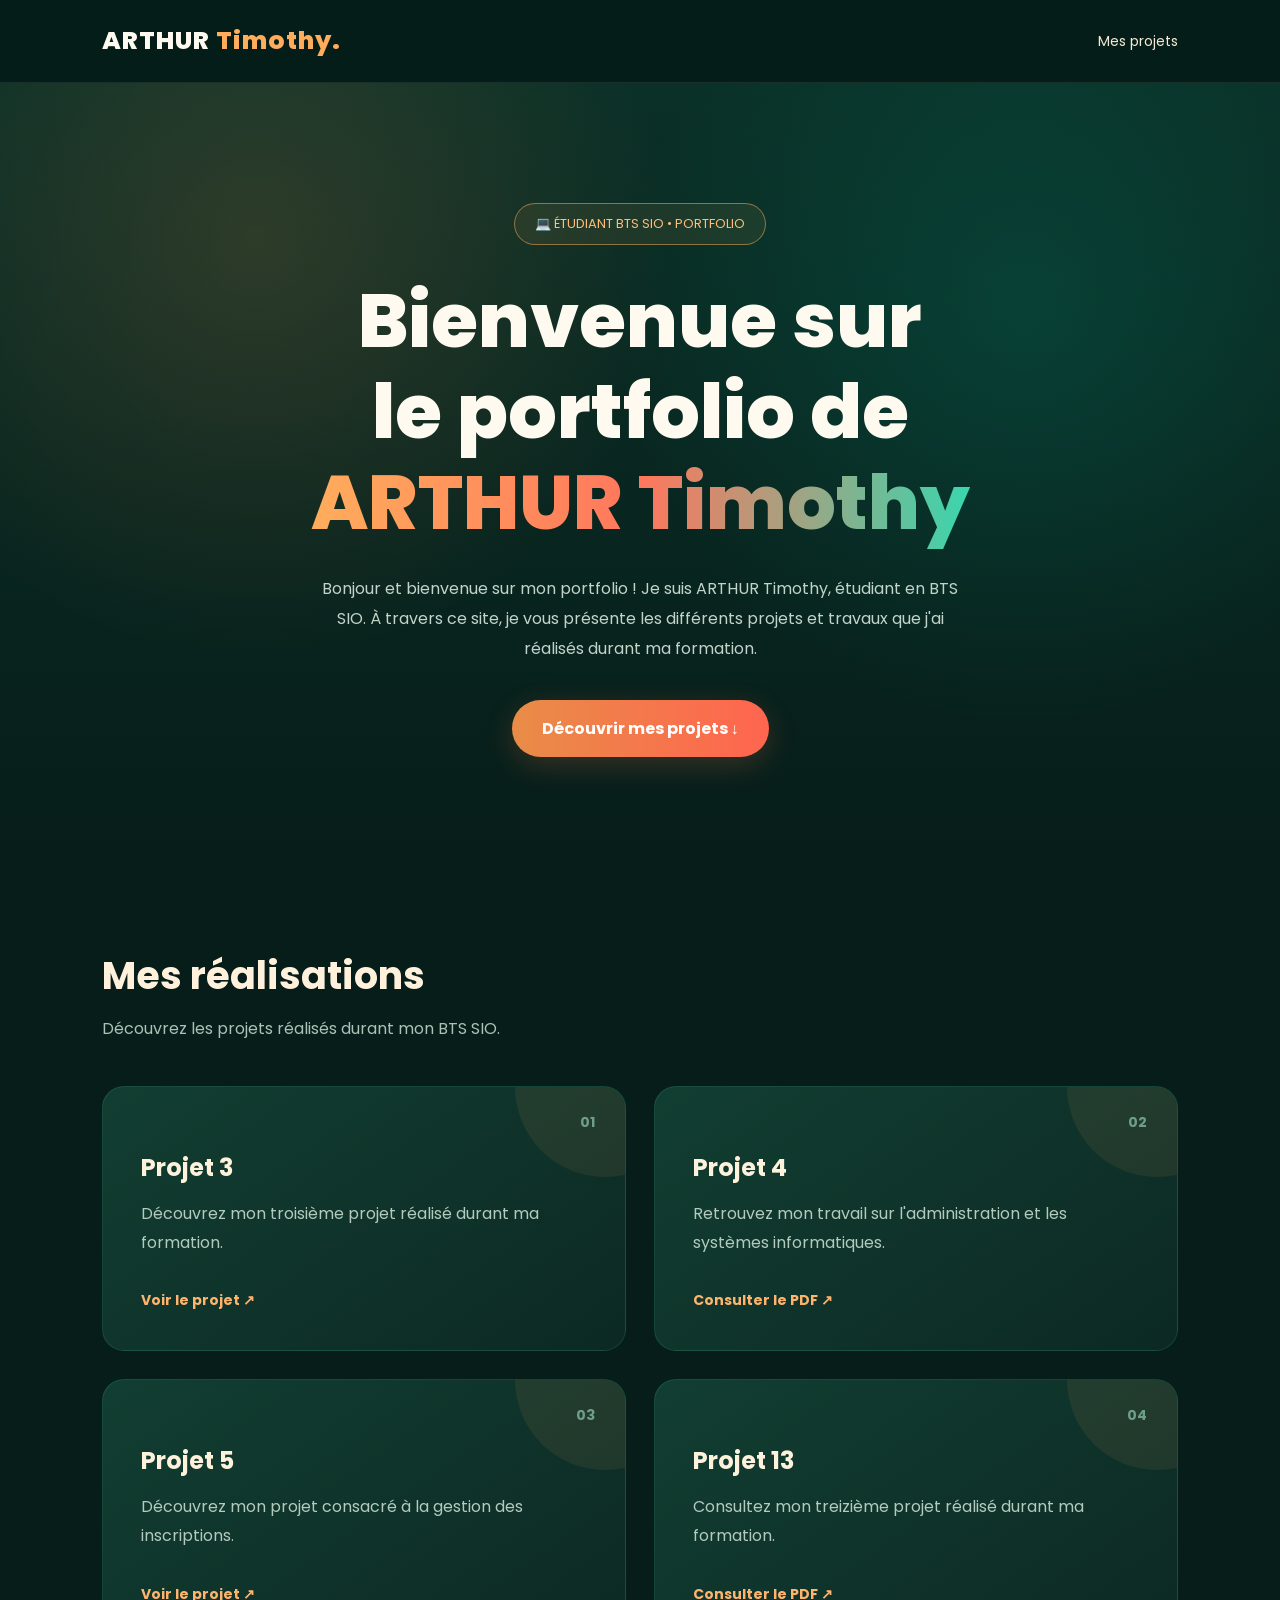
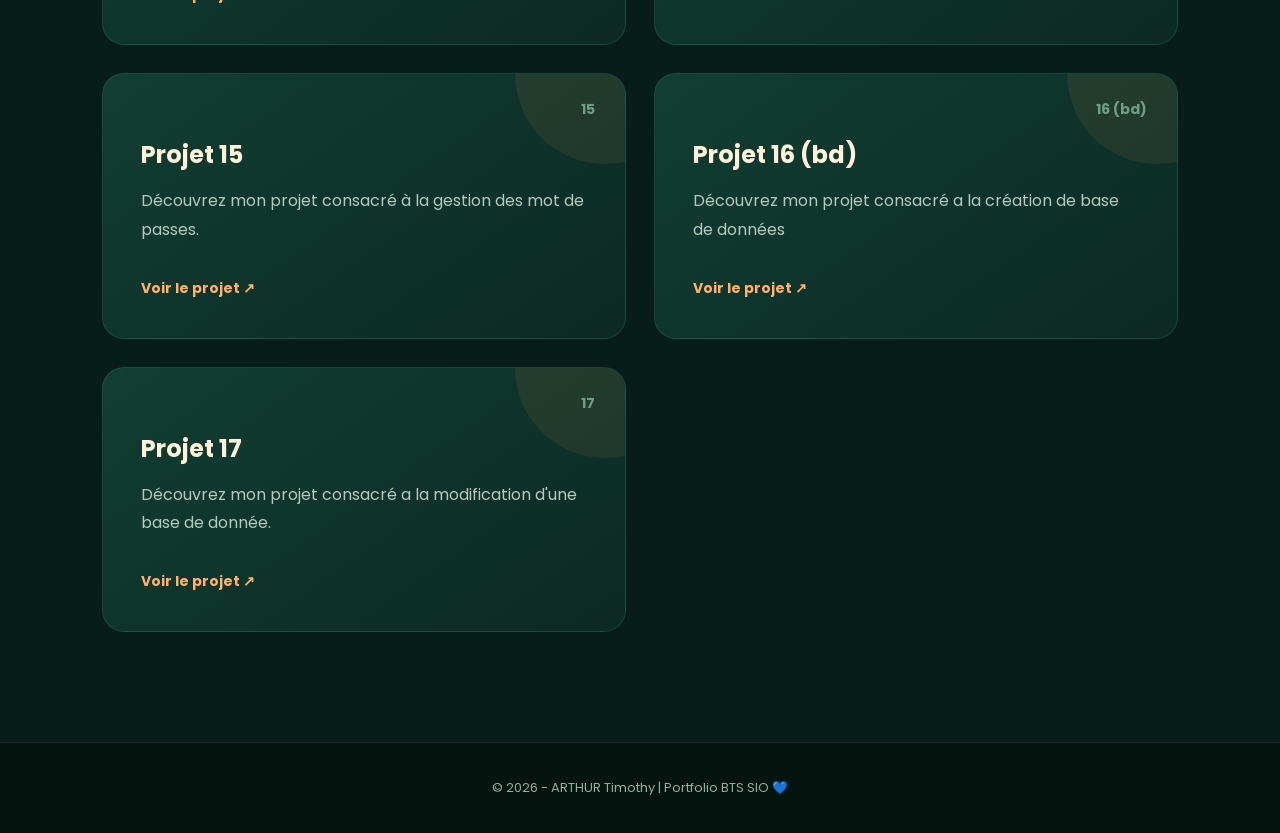
==== commit a466c759: "Refactor index.html structure and content" ====
--- a/index.html
+++ b/index.html
@@ -79,7 +79,7 @@
 
                     <div class="project-number">01</div>
 
-                    <div class="project-icon">🌐</div>
+                    <div class="project-icon"></div>
 
                     <h3>Projet 3</h3>
 
@@ -102,7 +102,7 @@
 
                     <div class="project-number">02</div>
 
-                    <div class="project-icon">📄</div>
+                    <div class="project-icon"></div>
 
                     <h3>Projet 4</h3>
 
@@ -123,7 +123,7 @@
 
                     <div class="project-number">03</div>
 
-                    <div class="project-icon">📝</div>
+                    <div class="project-icon"></div>
 
                     <h3>Projet 5</h3>
 
@@ -146,7 +146,7 @@
 
                     <div class="project-number">04</div>
 
-                    <div class="project-icon">🚀</div>
+                    <div class="project-icon"></div>
 
                     <h3>Projet 13</h3>
 
@@ -168,7 +168,7 @@
 
                     <div class="project-number">15</div>
 
-                    <div class="project-icon">📝</div>
+                    <div class="project-icon"></div>
 
                     <h3>Projet 15</h3>
 
@@ -187,7 +187,7 @@
 
                     <div class="project-number">16 (bd)</div>
 
-                    <div class="project-icon">📝</div>
+                    <div class="project-icon"></div>
 
                     <h3>Projet 16 (bd)</h3>
 
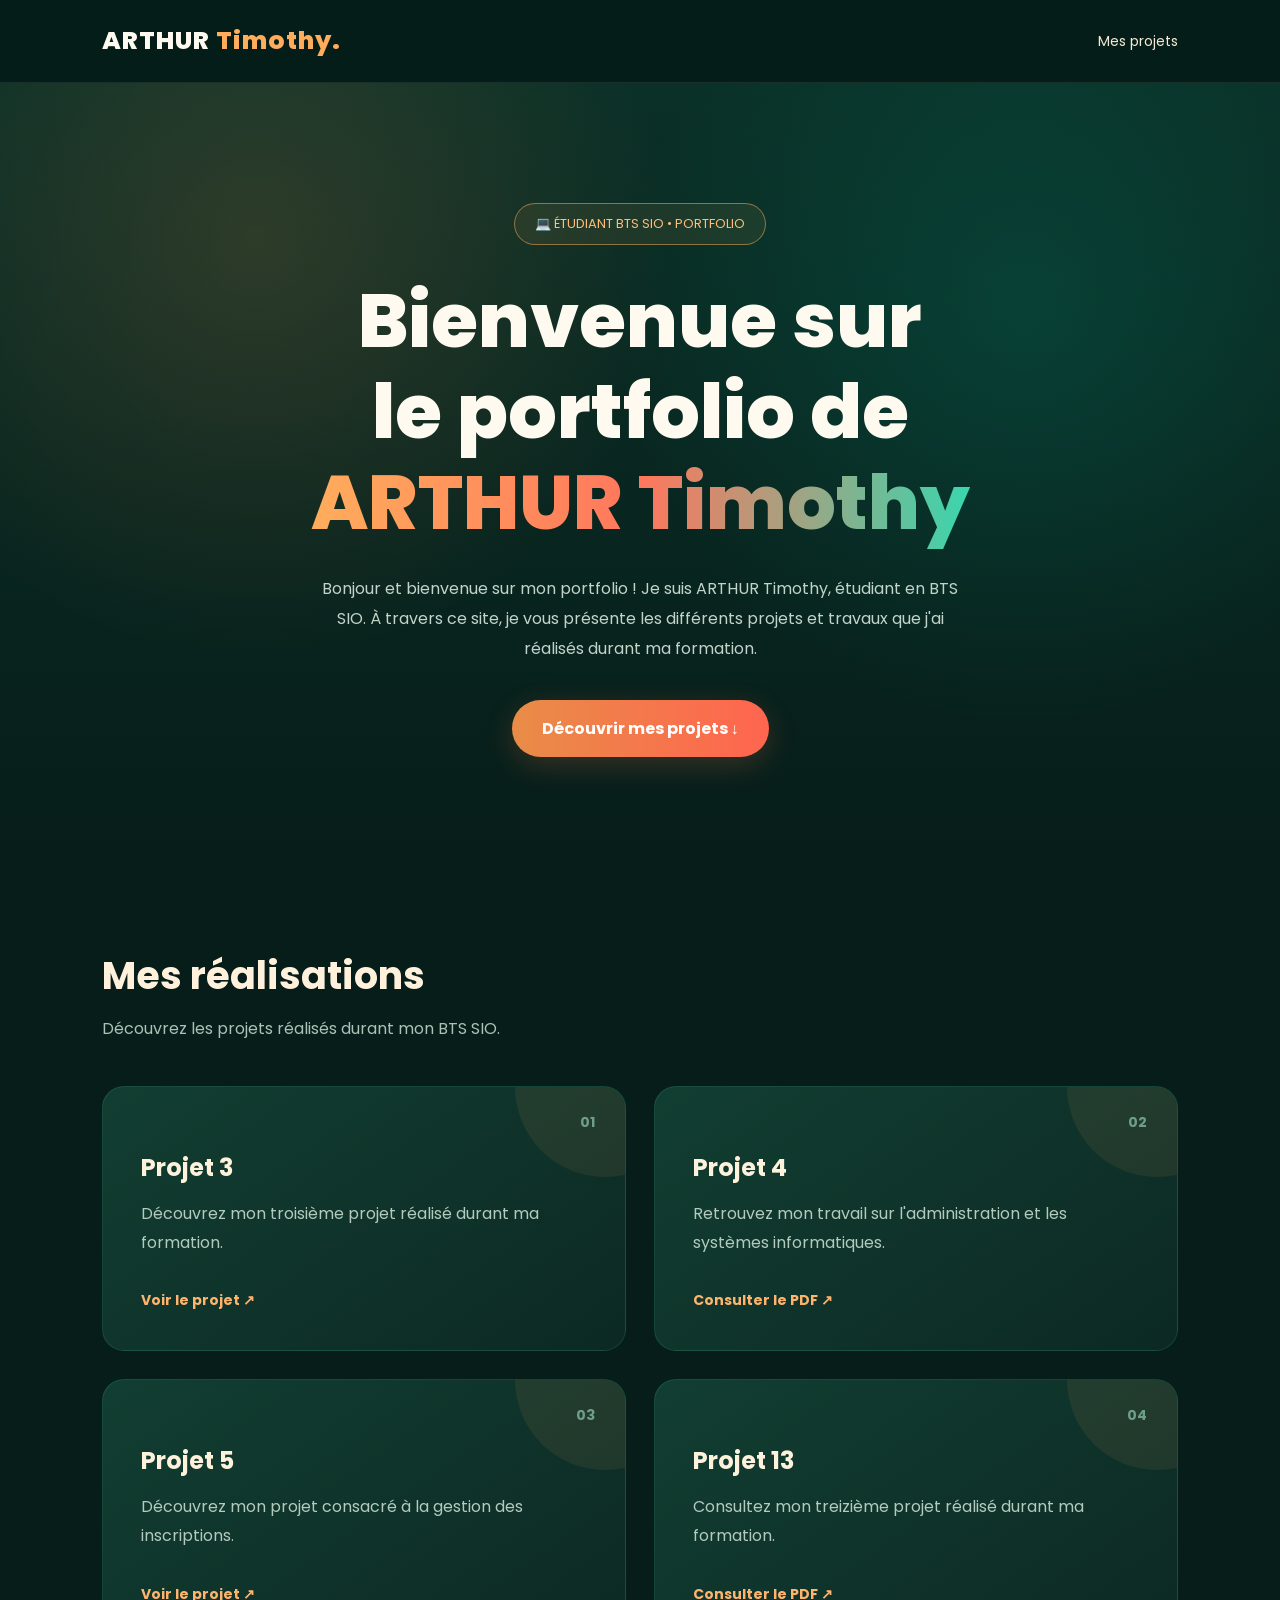
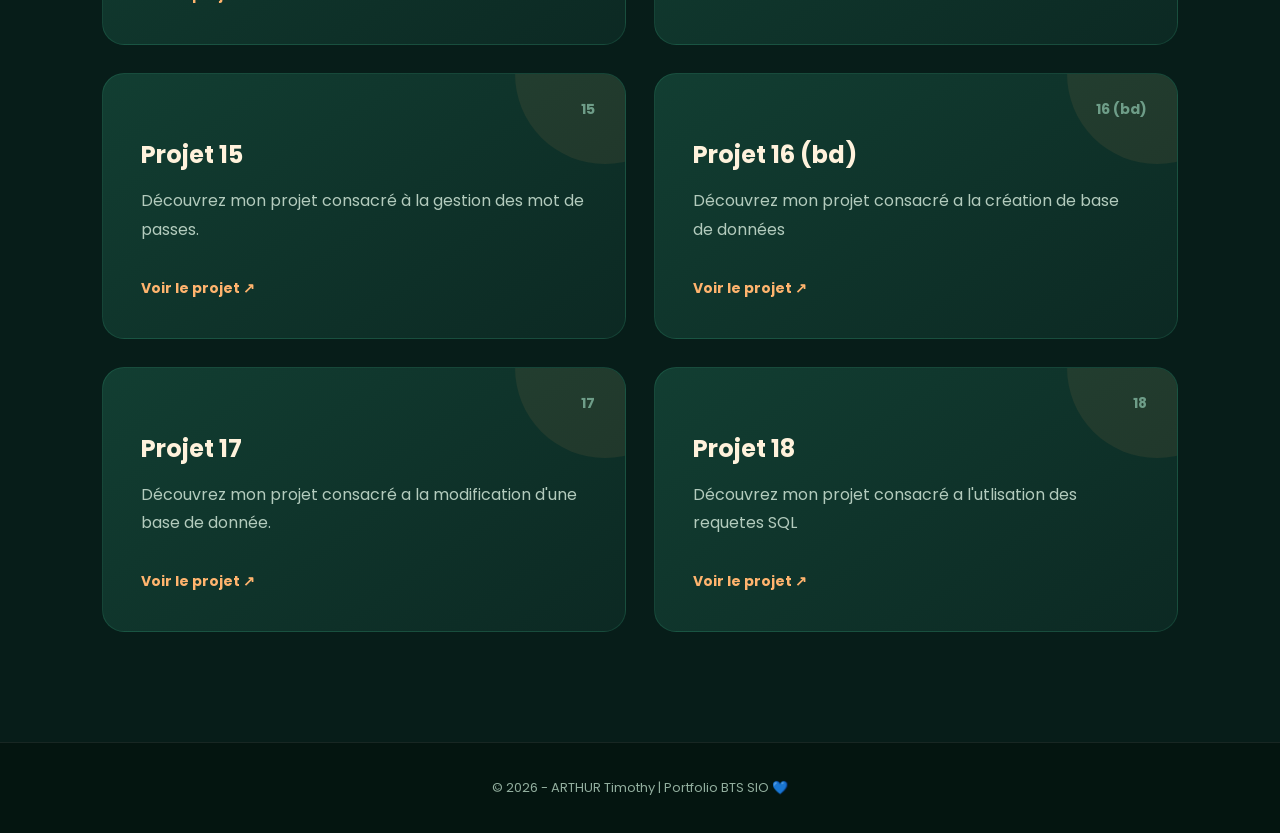
==== commit a05457a7: "Update index.html" ====
--- a/index.html
+++ b/index.html
@@ -222,6 +222,26 @@
                     </span>
 
                 </a>
+                                               </a>
+                 <!-- PROJET 18 -->
+                <a href="TP18.pdf" class="project-card">
+
+                    <div class="project-number">18</div>
+
+                    <div class="project-icon"></div>
+
+                    <h3>Projet 18</h3>
+
+                    <p>
+                        Découvrez mon projet consacré
+                        a l'utlisation des requetes SQL
+                    </p>
+
+                    <span class="project-link">
+                        Voir le projet ↗
+                    </span>
+
+                </a>
 
 
 
